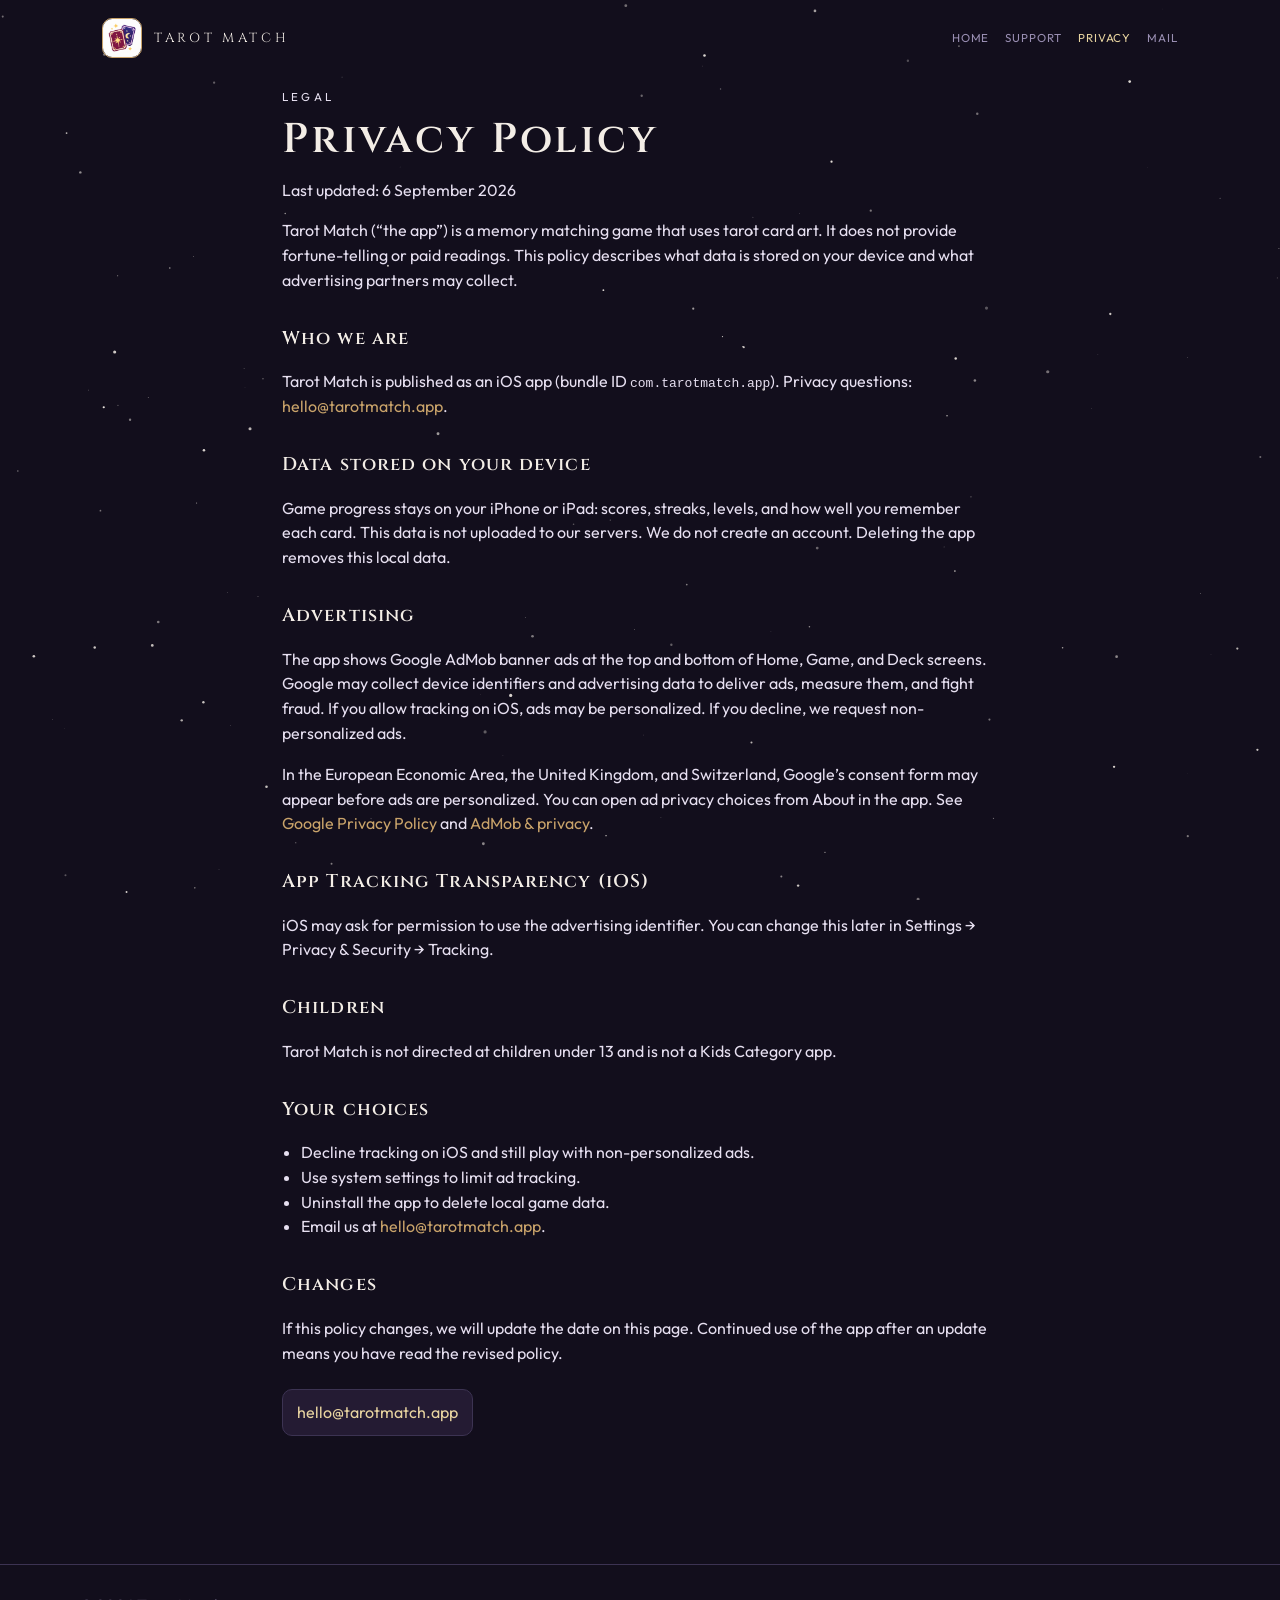
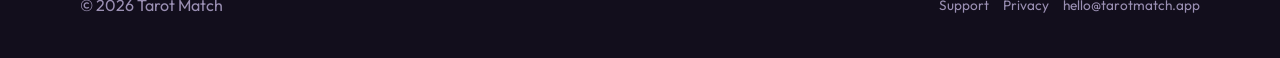
==== privacy/index.html @ 66c136fa "first commit" ====
<!DOCTYPE html>
<html lang="en" data-root=".." data-page="privacy">
  <head>
    <meta charset="utf-8" />
    <meta name="viewport" content="width=device-width, initial-scale=1" />
    <title>Privacy Policy — Tarot Match</title>
    <meta
      name="description"
      content="Privacy policy for Tarot Match: on-device progress, AdMob banners, and optional iOS tracking."
    />
    <link rel="canonical" href="../privacy/" />
    <link rel="icon" href="../assets/favicon.png" />
    <link rel="preconnect" href="https://fonts.googleapis.com" />
    <link rel="preconnect" href="https://fonts.gstatic.com" crossorigin />
    <link
      href="https://fonts.googleapis.com/css2?family=Cinzel:wght@500;700&family=Outfit:wght@400;500;600&display=swap"
      rel="stylesheet"
    />
    <link rel="stylesheet" href="../css/style.css" />
  </head>
  <body>
    <div class="sky" aria-hidden="true">
      <canvas id="starfield"></canvas>
    </div>
    <div class="wrap">
      <header data-header></header>
      <article class="legal">
        <p class="kicker">Legal</p>
        <h1>Privacy Policy</h1>
        <p>Last updated: 6 September 2026</p>
        <p>
          Tarot Match (“the app”) is a memory matching game that uses tarot card art. It does not
          provide fortune-telling or paid readings. This policy describes what data is stored on
          your device and what advertising partners may collect.
        </p>

        <h2>Who we are</h2>
        <p>
          Tarot Match is published as an iOS app (bundle ID <code>com.tarotmatch.app</code>). Privacy
          questions:
          <a href="mailto:hello@tarotmatch.app" data-email>hello@tarotmatch.app</a>.
        </p>

        <h2>Data stored on your device</h2>
        <p>
          Game progress stays on your iPhone or iPad: scores, streaks, levels, and how well you
          remember each card. This data is not uploaded to our servers. We do not create an account.
          Deleting the app removes this local data.
        </p>

        <h2>Advertising</h2>
        <p>
          The app shows Google AdMob banner ads at the top and bottom of Home, Game, and Deck
          screens. Google may collect device identifiers and advertising data to deliver ads,
          measure them, and fight fraud. If you allow tracking on iOS, ads may be personalized. If
          you decline, we request non-personalized ads.
        </p>
        <p>
          In the European Economic Area, the United Kingdom, and Switzerland, Google’s consent form
          may appear before ads are personalized. You can open ad privacy choices from About in the
          app. See
          <a href="https://policies.google.com/privacy">Google Privacy Policy</a>
          and
          <a href="https://support.google.com/admob/answer/6128543">AdMob &amp; privacy</a>.
        </p>

        <h2>App Tracking Transparency (iOS)</h2>
        <p>
          iOS may ask for permission to use the advertising identifier. You can change this later in
          Settings → Privacy &amp; Security → Tracking.
        </p>

        <h2>Children</h2>
        <p>
          Tarot Match is not directed at children under 13 and is not a Kids Category app.
        </p>

        <h2>Your choices</h2>
        <ul>
          <li>Decline tracking on iOS and still play with non-personalized ads.</li>
          <li>Use system settings to limit ad tracking.</li>
          <li>Uninstall the app to delete local game data.</li>
          <li>Email us at <a href="mailto:hello@tarotmatch.app" data-email>hello@tarotmatch.app</a>.</li>
        </ul>

        <h2>Changes</h2>
        <p>
          If this policy changes, we will update the date on this page. Continued use of the app
          after an update means you have read the revised policy.
        </p>

        <p>
          <a class="mail" href="mailto:hello@tarotmatch.app" data-email>hello@tarotmatch.app</a>
        </p>
      </article>
      <footer data-footer></footer>
    </div>
    <script src="../js/config.js"></script>
    <script src="../js/chrome.js"></script>
    <script src="../js/sky.js"></script>
  </body>
</html>
---- css/style.css ----
:root {
  --bg: #120e1c;
  --veil: #1a1428;
  --surface: #241b33;
  --cream: #f3ede6;
  --moon: #e6dff0;
  --muted: #9a8fb3;
  --accent: #c9a36a;
  --spark: #e8d4a0;
  --ember: #c9847a;
  --line: #3c3352;
  --ink: #0b0912;
  --max: 1120px;
}

*,
*::before,
*::after {
  box-sizing: border-box;
}

html,
body {
  margin: 0;
  min-height: 100%;
  background: var(--bg);
  color: var(--cream);
  font-family: Outfit, 'Segoe UI', sans-serif;
  line-height: 1.55;
}

body {
  overflow-x: hidden;
}

img {
  max-width: 100%;
  display: block;
}

a {
  color: var(--accent);
  text-decoration: none;
}

a:hover {
  color: var(--spark);
}

.sky,
.cards-sky {
  position: fixed;
  inset: 0;
  pointer-events: none;
  z-index: 0;
}

#starfield {
  width: 100%;
  height: 100%;
  display: block;
}

.fly-card {
  position: absolute;
  width: min(18vw, 92px);
  aspect-ratio: 232 / 360;
  border-radius: 10px;
  overflow: hidden;
  border: 1px solid rgba(201, 163, 106, 0.45);
  box-shadow: 0 12px 40px rgba(0, 0, 0, 0.45);
  opacity: 0.55;
  animation: drift linear infinite;
}

.fly-card img {
  width: 100%;
  height: 100%;
  object-fit: cover;
}

.fly-card.match-a,
.fly-card.match-b {
  opacity: 0.95;
  z-index: 2;
  animation: none;
  transition: transform 1.1s cubic-bezier(0.22, 1, 0.36, 1), filter 0.4s ease;
}

.fly-card.paired {
  filter: drop-shadow(0 0 18px rgba(232, 212, 160, 0.85));
}

@keyframes drift {
  from {
    transform: translate3d(var(--x), 110vh, 0) rotate(var(--r0));
  }
  to {
    transform: translate3d(calc(var(--x) + var(--dx)), -24vh, 0) rotate(var(--r1));
  }
}

.wrap {
  position: relative;
  z-index: 1;
}

.nav {
  display: flex;
  align-items: center;
  justify-content: space-between;
  gap: 16px;
  max-width: var(--max);
  margin: 0 auto;
  padding: 18px 22px;
}

.brand {
  display: flex;
  align-items: center;
  gap: 12px;
  color: var(--cream);
  letter-spacing: 0.28em;
  font-family: Cinzel, Georgia, serif;
  font-size: 0.82rem;
}

.brand img {
  width: 40px;
  height: 40px;
  border-radius: 10px;
  border: 1px solid var(--accent);
}

.nav-links {
  display: flex;
  flex-wrap: wrap;
  justify-content: flex-end;
  gap: 8px 16px;
  font-size: 0.9rem;
}

.nav-links a {
  color: var(--muted);
  letter-spacing: 0.08em;
  text-transform: uppercase;
  font-size: 0.72rem;
}

.nav-links a:hover,
.nav-links a.is-active {
  color: var(--spark);
}

.hero {
  max-width: var(--max);
  margin: 0 auto;
  padding: 28px 22px 64px;
  display: grid;
  grid-template-columns: 1.1fr 0.9fr;
  gap: 48px;
  align-items: center;
}

.kicker {
  color: var(--accent);
  letter-spacing: 0.28em;
  text-transform: uppercase;
  font-size: 0.72rem;
  margin: 0 0 12px;
}

h1,
h2,
.serif {
  font-family: Cinzel, Georgia, serif;
  font-weight: 600;
}

h1 {
  font-size: clamp(2.4rem, 7vw, 4.6rem);
  letter-spacing: 0.12em;
  line-height: 1.05;
  margin: 0 0 16px;
}

.lede {
  color: var(--moon);
  font-size: 1.12rem;
  max-width: 36rem;
  margin: 0 0 28px;
}

.actions {
  display: flex;
  flex-wrap: wrap;
  gap: 12px;
}

.btn {
  display: inline-flex;
  align-items: center;
  justify-content: center;
  min-height: 48px;
  padding: 0 22px;
  border-radius: 12px;
  border: 1px solid var(--line);
  letter-spacing: 0.14em;
  text-transform: uppercase;
  font-size: 0.78rem;
}

.btn-primary {
  background: var(--accent);
  color: var(--ink);
  border-color: var(--spark);
}

.btn-primary:hover {
  color: var(--ink);
  filter: brightness(1.06);
}

.btn-ghost {
  background: rgba(36, 27, 51, 0.72);
  color: var(--cream);
}

.hero-stage {
  position: relative;
  min-height: 420px;
}

.pair {
  position: absolute;
  width: min(42%, 160px);
  aspect-ratio: 232 / 360;
  border-radius: 14px;
  overflow: hidden;
  border: 2px solid var(--accent);
  box-shadow: 0 20px 50px rgba(0, 0, 0, 0.5);
}

.pair img {
  width: 100%;
  height: 100%;
  object-fit: cover;
}

.pair-left {
  left: 8%;
  top: 12%;
  transform: rotate(-12deg);
  animation: floaty 5.5s ease-in-out infinite;
}

.pair-right {
  right: 10%;
  top: 22%;
  transform: rotate(10deg);
  animation: floaty 6.2s ease-in-out infinite reverse;
}

.pair-glow {
  position: absolute;
  left: 50%;
  top: 46%;
  width: 160px;
  height: 160px;
  transform: translate(-50%, -50%);
  background: radial-gradient(circle, rgba(232, 212, 160, 0.28), transparent 70%);
  filter: blur(8px);
}

@keyframes floaty {
  0%,
  100% {
    translate: 0 0;
  }
  50% {
    translate: 0 -12px;
  }
}

.section {
  max-width: var(--max);
  margin: 0 auto;
  padding: 12px 22px 72px;
}

.section h2 {
  font-size: clamp(1.4rem, 3vw, 2rem);
  letter-spacing: 0.08em;
  margin: 0 0 10px;
}

.section p.sub {
  color: var(--muted);
  margin: 0 0 28px;
  max-width: 40rem;
}

.grid-3 {
  display: grid;
  grid-template-columns: repeat(3, 1fr);
  gap: 18px;
}

.card-panel {
  background: rgba(36, 27, 51, 0.62);
  border: 1px solid var(--line);
  border-radius: 16px;
  padding: 22px;
}

.card-panel h3 {
  margin: 0 0 8px;
  font-family: Cinzel, Georgia, serif;
  letter-spacing: 0.06em;
  font-size: 1.05rem;
}

.card-panel p {
  margin: 0;
  color: var(--muted);
  font-size: 0.95rem;
}

.gallery {
  display: grid;
  grid-template-columns: repeat(6, 1fr);
  gap: 12px;
}

.gallery figure {
  margin: 0;
  border-radius: 12px;
  overflow: hidden;
  border: 1px solid var(--line);
  background: var(--veil);
}

.gallery img {
  width: 100%;
  aspect-ratio: 232 / 360;
  object-fit: cover;
}

.gallery figcaption {
  padding: 8px 8px 10px;
  text-align: center;
  color: var(--muted);
  font-size: 0.72rem;
  letter-spacing: 0.04em;
}

.board {
  display: grid;
  grid-template-columns: repeat(4, minmax(0, 1fr));
  gap: 12px;
  max-width: 520px;
}

.tile {
  aspect-ratio: 232 / 360;
  border-radius: 12px;
  overflow: hidden;
  border: 1px solid var(--line);
  background: var(--ink);
  cursor: pointer;
  padding: 0;
}

.tile img {
  width: 100%;
  height: 100%;
  object-fit: cover;
  pointer-events: none;
}

.tile.matched {
  box-shadow: 0 0 0 2px var(--accent);
}

.note {
  margin-top: 28px;
  padding: 18px 20px;
  border-left: 3px solid var(--accent);
  background: rgba(26, 20, 40, 0.7);
  color: var(--moon);
}

.legal {
  max-width: 760px;
  margin: 0 auto;
  padding: 12px 22px 88px;
}

.legal h1 {
  font-size: clamp(1.8rem, 5vw, 2.6rem);
  letter-spacing: 0.08em;
}

.legal h2 {
  margin-top: 2rem;
  font-size: 1.15rem;
  letter-spacing: 0.06em;
}

.legal p,
.legal li {
  color: var(--moon);
}

.legal ul {
  padding-left: 1.2rem;
}

.mail {
  display: inline-block;
  margin-top: 8px;
  padding: 10px 14px;
  border: 1px solid var(--line);
  border-radius: 10px;
  background: var(--surface);
  color: var(--spark);
}

footer {
  border-top: 1px solid var(--line);
  margin-top: 24px;
  padding: 28px 22px 40px;
  color: var(--muted);
}

.foot {
  max-width: var(--max);
  margin: 0 auto;
  display: flex;
  flex-wrap: wrap;
  gap: 12px 24px;
  justify-content: space-between;
  align-items: center;
}

.foot nav {
  display: flex;
  flex-wrap: wrap;
  gap: 14px;
}

.foot a {
  color: var(--muted);
  font-size: 0.85rem;
}

@media (max-width: 860px) {
  .hero,
  .grid-3 {
    grid-template-columns: 1fr;
  }

  .hero-stage {
    min-height: 300px;
    order: -1;
  }

  .gallery {
    grid-template-columns: repeat(3, 1fr);
  }

  .board {
    grid-template-columns: repeat(4, 1fr);
    max-width: 100%;
  }
}

@media (max-width: 520px) {
  .nav {
    flex-direction: column;
    align-items: flex-start;
  }

  .gallery {
    grid-template-columns: repeat(2, 1fr);
  }

  .fly-card {
    width: 58px;
  }
}

@media (prefers-reduced-motion: reduce) {
  .fly-card,
  .pair-left,
  .pair-right {
    animation: none !important;
  }
}
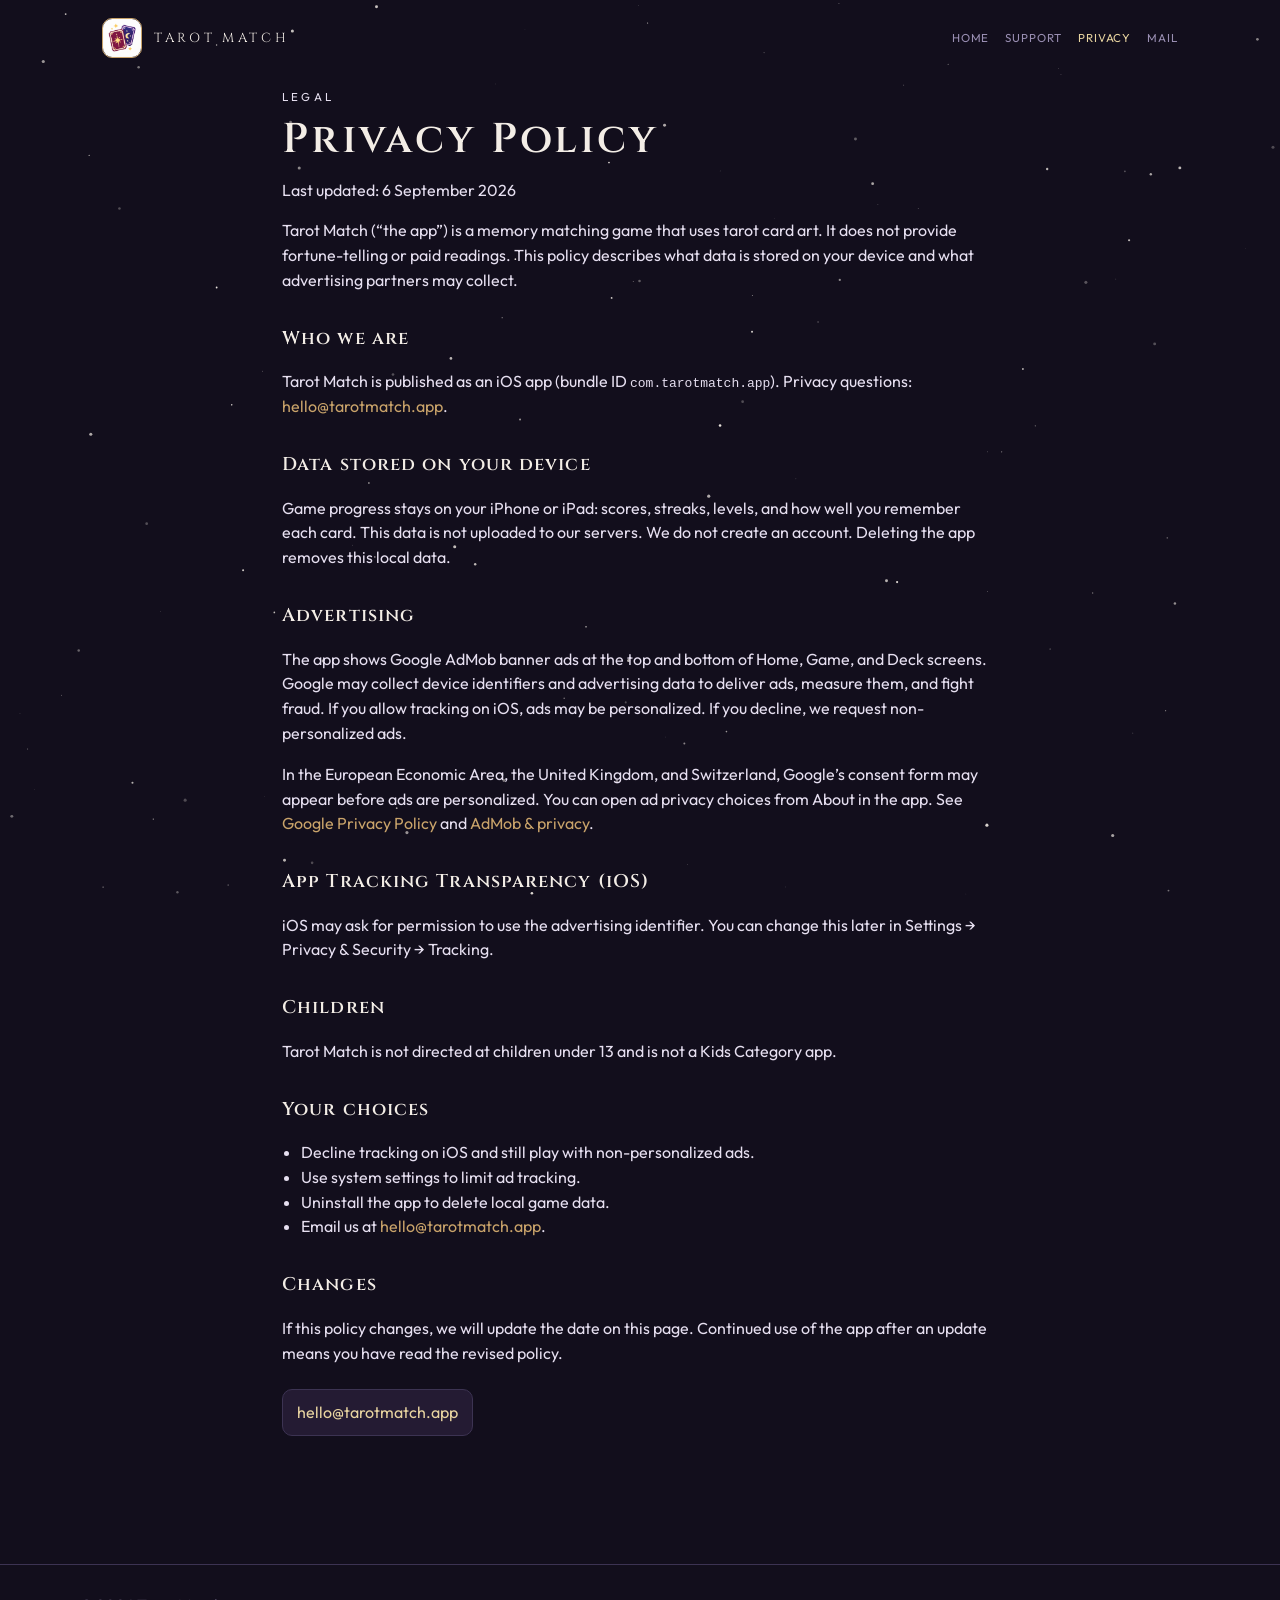
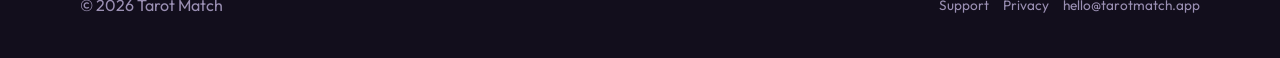
==== commit 33895b6d: "commit 2" ====
--- a/privacy/index.html
+++ b/privacy/index.html
@@ -3,13 +3,32 @@
   <head>
     <meta charset="utf-8" />
     <meta name="viewport" content="width=device-width, initial-scale=1" />
-    <title>Privacy Policy — Tarot Match</title>
+    <title>Privacy Policy — Tarot Match iOS app</title>
     <meta
       name="description"
-      content="Privacy policy for Tarot Match: on-device progress, AdMob banners, and optional iOS tracking."
+      content="Privacy policy for Tarot Match: on-device scores, Google AdMob banners, optional iOS tracking, and how to contact hello@tarotmatch.app."
     />
-    <link rel="canonical" href="../privacy/" />
-    <link rel="icon" href="../assets/favicon.png" />
+    <meta name="robots" content="index,follow" />
+    <meta name="author" content="Tarot Match" />
+    <meta name="theme-color" content="#120E1C" />
+    <link rel="canonical" href="https://tarotmatch-iota.vercel.app/privacy/" />
+    <link rel="icon" href="https://tarotmatch-iota.vercel.app/assets/favicon.png" type="image/png" sizes="482x485" />
+    <link rel="apple-touch-icon" href="https://tarotmatch-iota.vercel.app/assets/icon.png" />
+    <meta property="og:type" content="article" />
+    <meta property="og:site_name" content="Tarot Match" />
+    <meta property="og:locale" content="en_US" />
+    <meta property="og:url" content="https://tarotmatch-iota.vercel.app/privacy/" />
+    <meta property="og:title" content="Privacy Policy — Tarot Match" />
+    <meta
+      property="og:description"
+      content="On-device progress, AdMob banners, and optional iOS tracking for Tarot Match."
+    />
+    <meta property="og:image" content="https://tarotmatch-iota.vercel.app/assets/icon.png" />
+    <meta property="og:image:alt" content="Tarot Match app icon" />
+    <meta name="twitter:card" content="summary" />
+    <meta name="twitter:title" content="Privacy Policy — Tarot Match" />
+    <meta name="twitter:description" content="How Tarot Match stores progress and uses ads." />
+    <meta name="twitter:image" content="https://tarotmatch-iota.vercel.app/assets/icon.png" />
     <link rel="preconnect" href="https://fonts.googleapis.com" />
     <link rel="preconnect" href="https://fonts.gstatic.com" crossorigin />
     <link
@@ -17,6 +36,17 @@
       rel="stylesheet"
     />
     <link rel="stylesheet" href="../css/style.css" />
+    <script type="application/ld+json">
+      {
+        "@context": "https://schema.org",
+        "@type": "WebPage",
+        "name": "Privacy Policy — Tarot Match",
+        "url": "https://tarotmatch-iota.vercel.app/privacy/",
+        "dateModified": "2026-09-06",
+        "description": "Privacy policy for the Tarot Match iOS memory game.",
+        "isPartOf": { "@type": "WebSite", "url": "https://tarotmatch-iota.vercel.app/" }
+      }
+    </script>
   </head>
   <body>
     <div class="sky" aria-hidden="true">
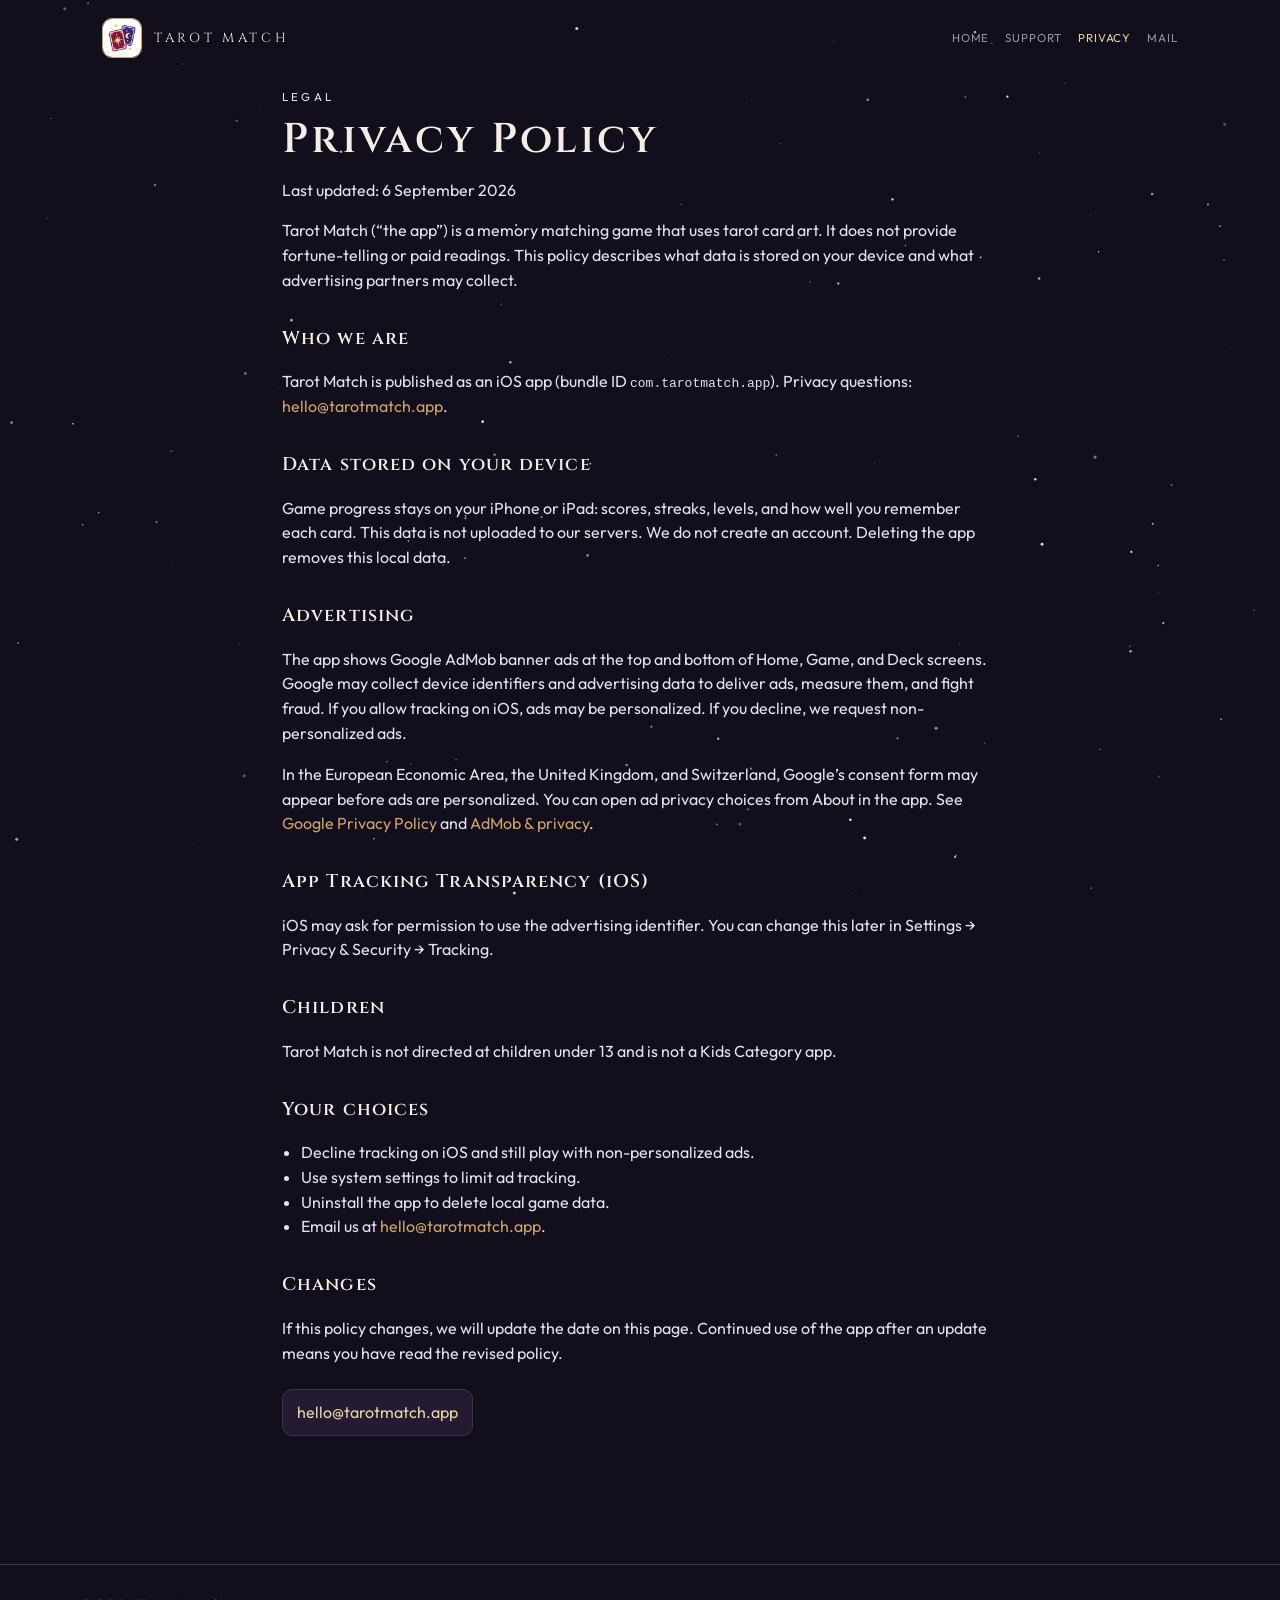
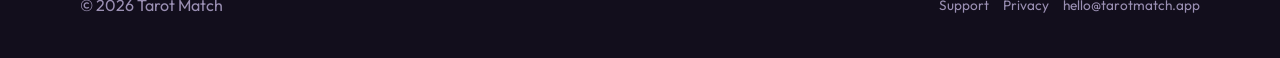
==== commit 4915dff7: "commit 21" ====
--- a/privacy/index.html
+++ b/privacy/index.html
@@ -6,7 +6,7 @@
     <title>Privacy Policy — Tarot Match iOS app</title>
     <meta
       name="description"
-      content="Privacy policy for Tarot Match: on-device scores, Google AdMob banners, optional iOS tracking, and how to contact hello@tarotmatch.app."
+      content="Privacy policy for Tarot Match: on-device scores, Google AdMob banners, optional iOS tracking, and how to contact bohdankvtdev@gmail.com."
     />
     <meta name="robots" content="index,follow" />
     <meta name="author" content="Tarot Match" />
@@ -68,7 +68,7 @@
         <p>
           Tarot Match is published as an iOS app (bundle ID <code>com.tarotmatch.app</code>). Privacy
           questions:
-          <a href="mailto:hello@tarotmatch.app" data-email>hello@tarotmatch.app</a>.
+          <a href="mailto:bohdankvtdev@gmail.com" data-email>bohdankvtdev@gmail.com</a>.
         </p>
 
         <h2>Data stored on your device</h2>
@@ -110,7 +110,7 @@
           <li>Decline tracking on iOS and still play with non-personalized ads.</li>
           <li>Use system settings to limit ad tracking.</li>
           <li>Uninstall the app to delete local game data.</li>
-          <li>Email us at <a href="mailto:hello@tarotmatch.app" data-email>hello@tarotmatch.app</a>.</li>
+          <li>Email us at <a href="mailto:bohdankvtdev@gmail.com" data-email>bohdankvtdev@gmail.com</a>.</li>
         </ul>
 
         <h2>Changes</h2>
@@ -120,7 +120,7 @@
         </p>
 
         <p>
-          <a class="mail" href="mailto:hello@tarotmatch.app" data-email>hello@tarotmatch.app</a>
+          <a class="mail" href="mailto:bohdankvtdev@gmail.com" data-email>bohdankvtdev@gmail.com</a>
         </p>
       </article>
       <footer data-footer></footer>
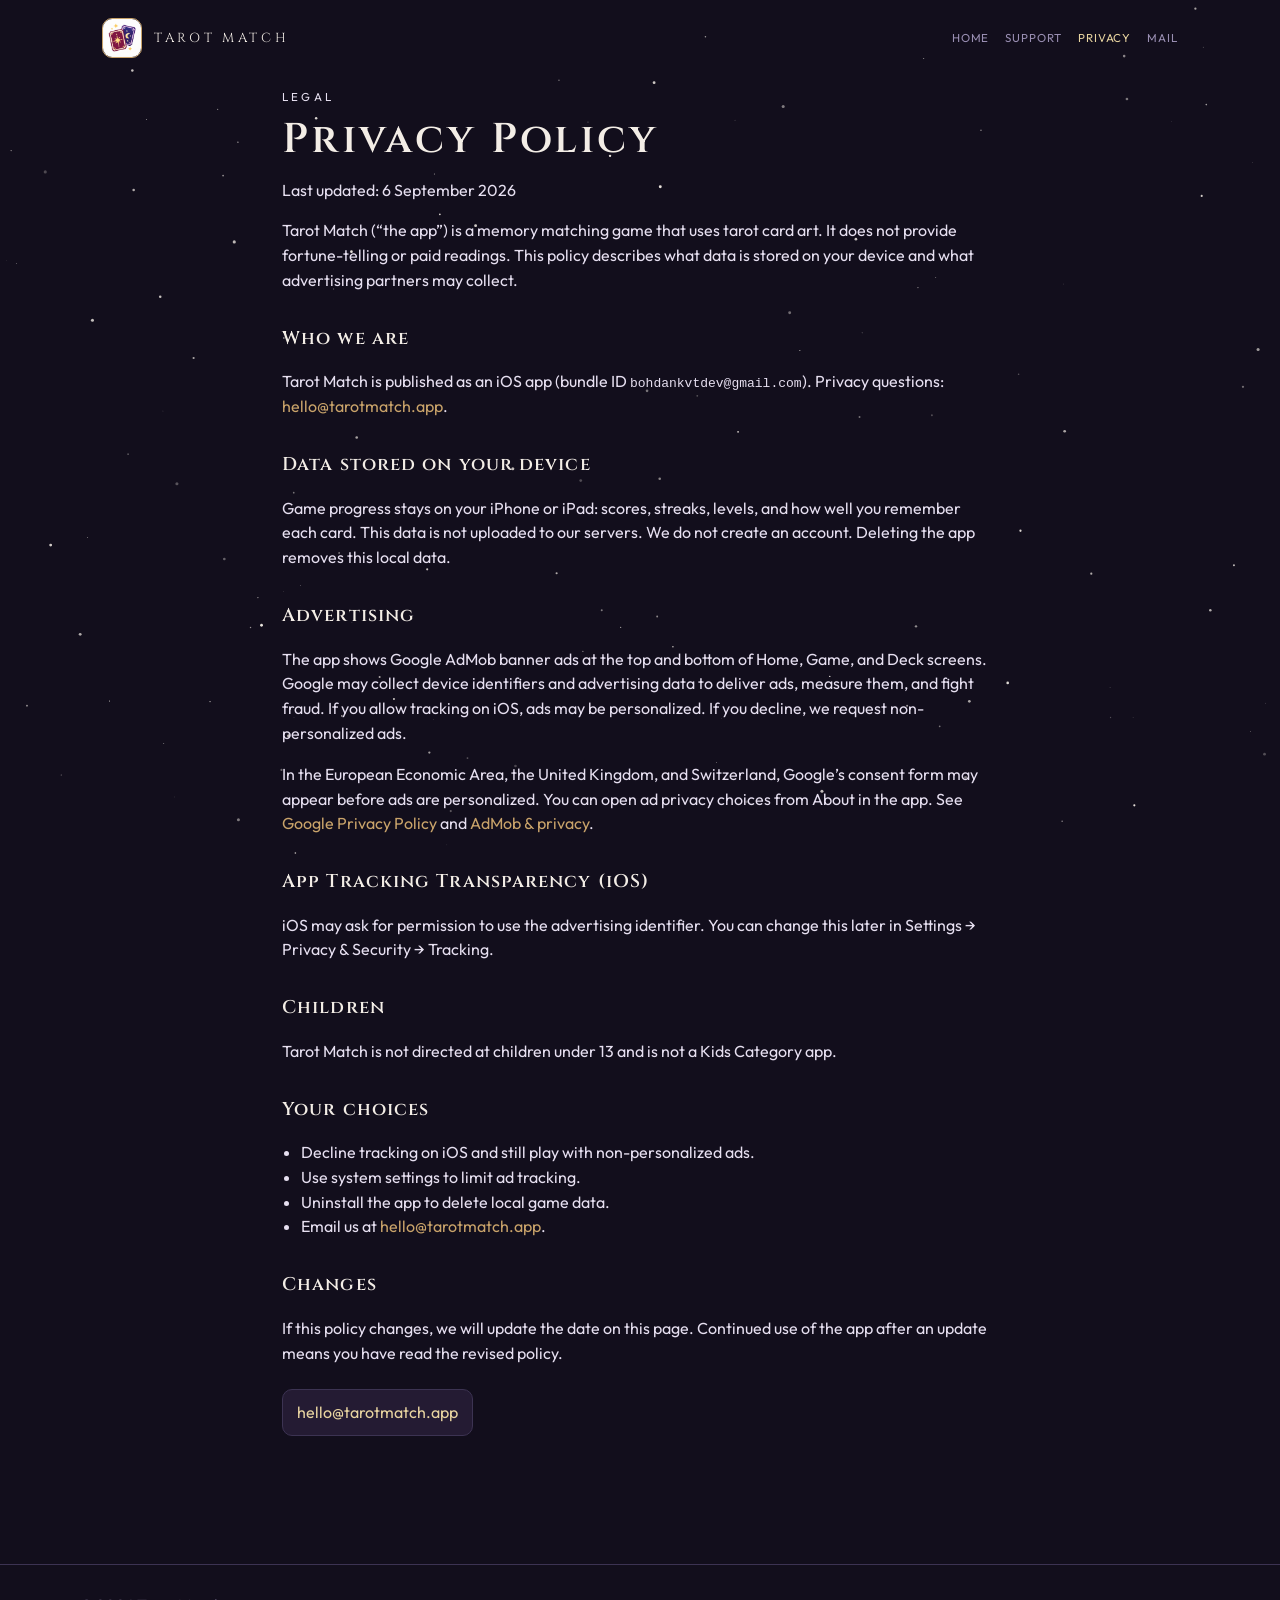
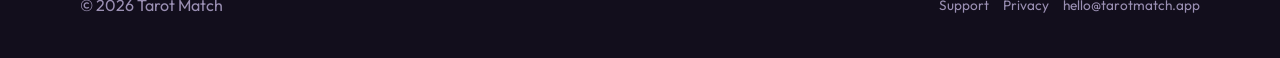
==== commit 0280dc4f: "commit 213" ====
--- a/privacy/index.html
+++ b/privacy/index.html
@@ -66,7 +66,7 @@
 
         <h2>Who we are</h2>
         <p>
-          Tarot Match is published as an iOS app (bundle ID <code>com.tarotmatch.app</code>). Privacy
+          Tarot Match is published as an iOS app (bundle ID <code>bohdankvtdev@gmail.com</code>). Privacy
           questions:
           <a href="mailto:bohdankvtdev@gmail.com" data-email>bohdankvtdev@gmail.com</a>.
         </p>
--- a/css/style.css
+++ b/css/style.css
@@ -35,6 +35,7 @@
 
 img {
   max-width: 100%;
+  height: auto;
   display: block;
 }
 
@@ -328,12 +329,15 @@
 
 .gallery {
   display: grid;
-  grid-template-columns: repeat(6, 1fr);
+  grid-template-columns: repeat(6, minmax(0, 1fr));
   gap: 12px;
 }
 
 .gallery figure {
   margin: 0;
+  min-width: 0;
+  display: flex;
+  flex-direction: column;
   border-radius: 12px;
   overflow: hidden;
   border: 1px solid var(--line);
@@ -342,6 +346,7 @@
 
 .gallery img {
   width: 100%;
+  height: auto;
   aspect-ratio: 232 / 360;
   object-fit: cover;
 }
@@ -466,7 +471,7 @@
   }
 
   .gallery {
-    grid-template-columns: repeat(3, 1fr);
+    grid-template-columns: repeat(3, minmax(0, 1fr));
   }
 
   .board {
@@ -482,7 +487,7 @@
   }
 
   .gallery {
-    grid-template-columns: repeat(2, 1fr);
+    grid-template-columns: repeat(2, minmax(0, 1fr));
   }
 
   .fly-card {
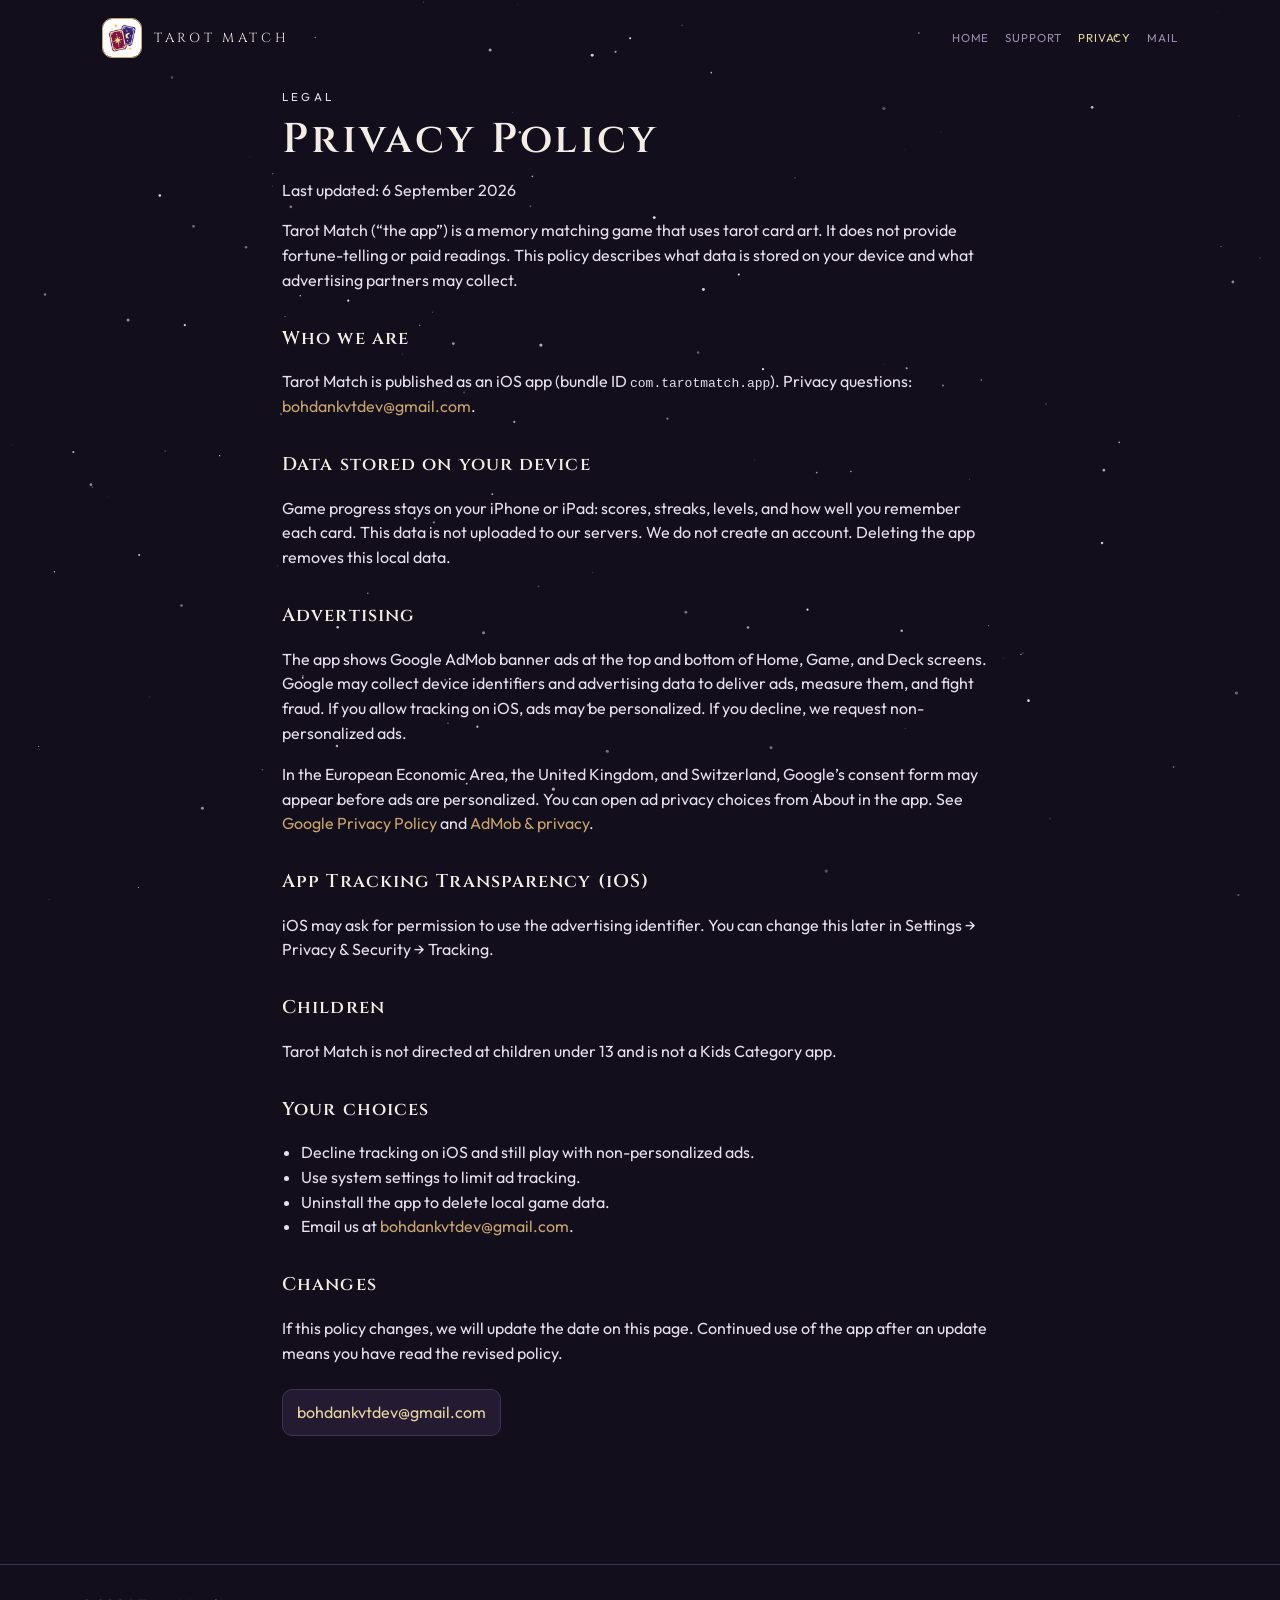
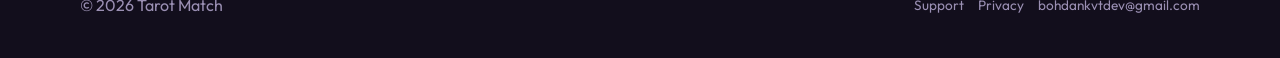
==== commit 293fa3a2: "commit 21345" ====
--- a/privacy/index.html
+++ b/privacy/index.html
@@ -66,7 +66,7 @@
 
         <h2>Who we are</h2>
         <p>
-          Tarot Match is published as an iOS app (bundle ID <code>bohdankvtdev@gmail.com</code>). Privacy
+          Tarot Match is published as an iOS app (bundle ID <code>com.tarotmatch.app</code>). Privacy
           questions:
           <a href="mailto:bohdankvtdev@gmail.com" data-email>bohdankvtdev@gmail.com</a>.
         </p>
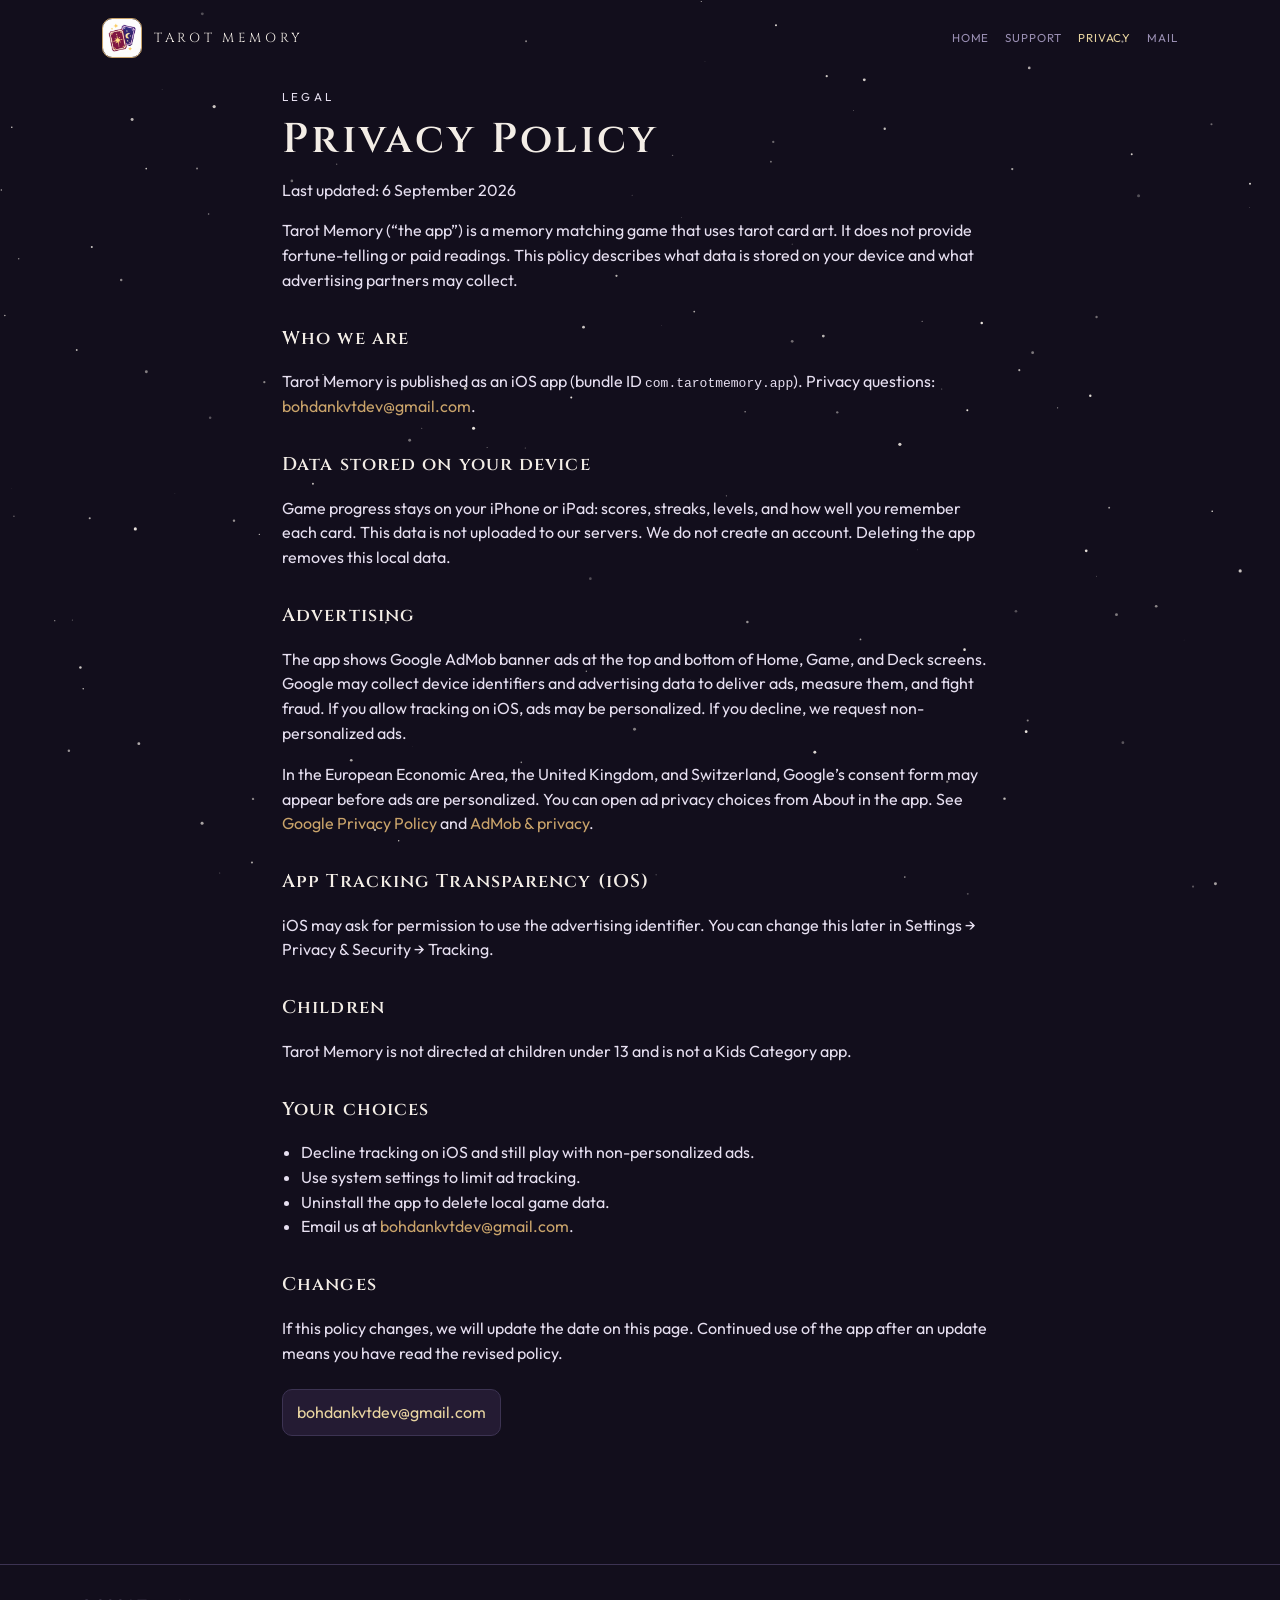
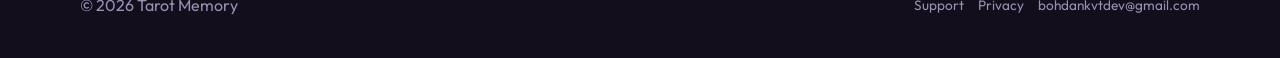
==== commit 3684f807: "commit 213451" ====
--- a/privacy/index.html
+++ b/privacy/index.html
@@ -3,31 +3,31 @@
   <head>
     <meta charset="utf-8" />
     <meta name="viewport" content="width=device-width, initial-scale=1" />
-    <title>Privacy Policy — Tarot Match iOS app</title>
+    <title>Privacy Policy — Tarot Memory iOS app</title>
     <meta
       name="description"
-      content="Privacy policy for Tarot Match: on-device scores, Google AdMob banners, optional iOS tracking, and how to contact bohdankvtdev@gmail.com."
+      content="Privacy policy for Tarot Memory: on-device scores, Google AdMob banners, optional iOS tracking, and how to contact bohdankvtdev@gmail.com."
     />
     <meta name="robots" content="index,follow" />
-    <meta name="author" content="Tarot Match" />
+    <meta name="author" content="Tarot Memory" />
     <meta name="theme-color" content="#120E1C" />
     <link rel="canonical" href="https://tarotmatch-iota.vercel.app/privacy/" />
     <link rel="icon" href="https://tarotmatch-iota.vercel.app/assets/favicon.png" type="image/png" sizes="482x485" />
     <link rel="apple-touch-icon" href="https://tarotmatch-iota.vercel.app/assets/icon.png" />
     <meta property="og:type" content="article" />
-    <meta property="og:site_name" content="Tarot Match" />
+    <meta property="og:site_name" content="Tarot Memory" />
     <meta property="og:locale" content="en_US" />
     <meta property="og:url" content="https://tarotmatch-iota.vercel.app/privacy/" />
-    <meta property="og:title" content="Privacy Policy — Tarot Match" />
+    <meta property="og:title" content="Privacy Policy — Tarot Memory" />
     <meta
       property="og:description"
-      content="On-device progress, AdMob banners, and optional iOS tracking for Tarot Match."
+      content="On-device progress, AdMob banners, and optional iOS tracking for Tarot Memory."
     />
     <meta property="og:image" content="https://tarotmatch-iota.vercel.app/assets/icon.png" />
-    <meta property="og:image:alt" content="Tarot Match app icon" />
+    <meta property="og:image:alt" content="Tarot Memory app icon" />
     <meta name="twitter:card" content="summary" />
-    <meta name="twitter:title" content="Privacy Policy — Tarot Match" />
-    <meta name="twitter:description" content="How Tarot Match stores progress and uses ads." />
+    <meta name="twitter:title" content="Privacy Policy — Tarot Memory" />
+    <meta name="twitter:description" content="How Tarot Memory stores progress and uses ads." />
     <meta name="twitter:image" content="https://tarotmatch-iota.vercel.app/assets/icon.png" />
     <link rel="preconnect" href="https://fonts.googleapis.com" />
     <link rel="preconnect" href="https://fonts.gstatic.com" crossorigin />
@@ -40,10 +40,10 @@
       {
         "@context": "https://schema.org",
         "@type": "WebPage",
-        "name": "Privacy Policy — Tarot Match",
+        "name": "Privacy Policy — Tarot Memory",
         "url": "https://tarotmatch-iota.vercel.app/privacy/",
         "dateModified": "2026-09-06",
-        "description": "Privacy policy for the Tarot Match iOS memory game.",
+        "description": "Privacy policy for the Tarot Memory iOS memory game.",
         "isPartOf": { "@type": "WebSite", "url": "https://tarotmatch-iota.vercel.app/" }
       }
     </script>
@@ -59,14 +59,14 @@
         <h1>Privacy Policy</h1>
         <p>Last updated: 6 September 2026</p>
         <p>
-          Tarot Match (“the app”) is a memory matching game that uses tarot card art. It does not
+          Tarot Memory (“the app”) is a memory matching game that uses tarot card art. It does not
           provide fortune-telling or paid readings. This policy describes what data is stored on
           your device and what advertising partners may collect.
         </p>
 
         <h2>Who we are</h2>
         <p>
-          Tarot Match is published as an iOS app (bundle ID <code>com.tarotmatch.app</code>). Privacy
+          Tarot Memory is published as an iOS app (bundle ID <code>com.tarotmemory.app</code>). Privacy
           questions:
           <a href="mailto:bohdankvtdev@gmail.com" data-email>bohdankvtdev@gmail.com</a>.
         </p>
@@ -102,7 +102,7 @@
 
         <h2>Children</h2>
         <p>
-          Tarot Match is not directed at children under 13 and is not a Kids Category app.
+          Tarot Memory is not directed at children under 13 and is not a Kids Category app.
         </p>
 
         <h2>Your choices</h2>
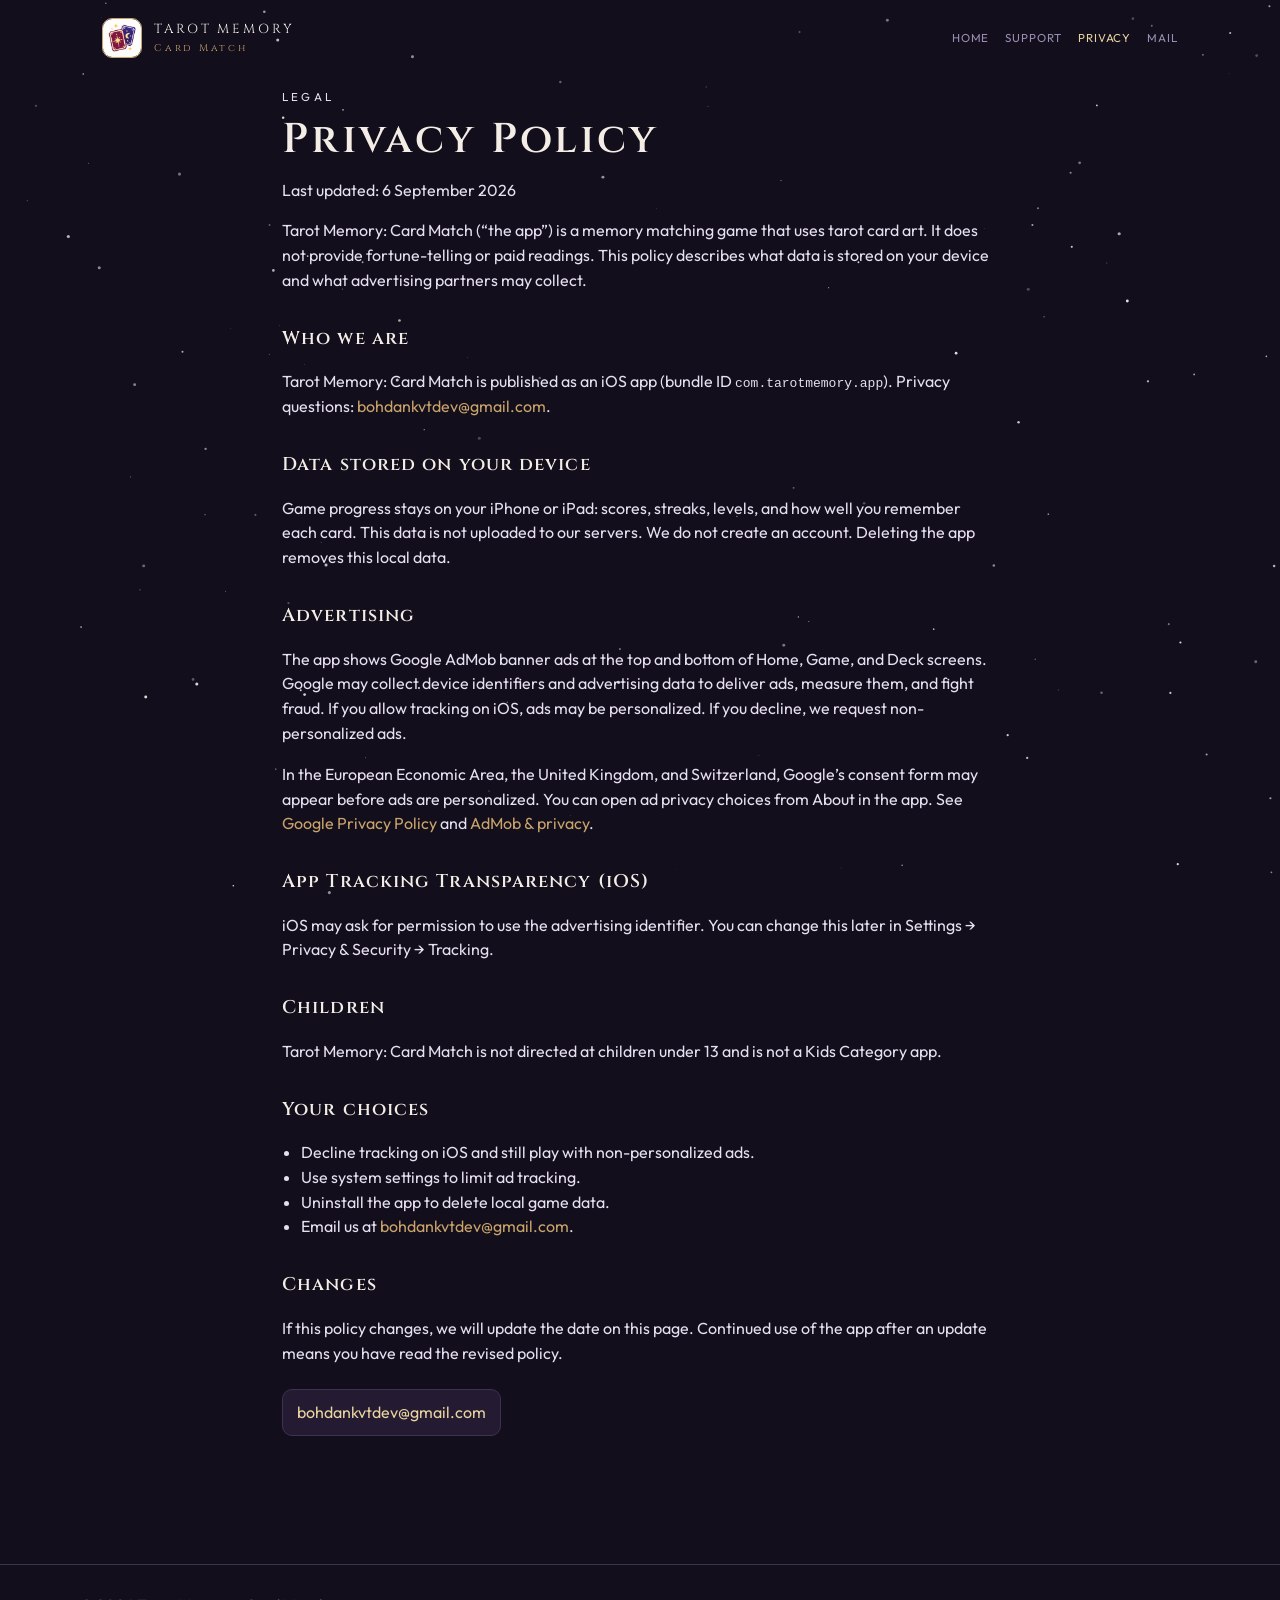
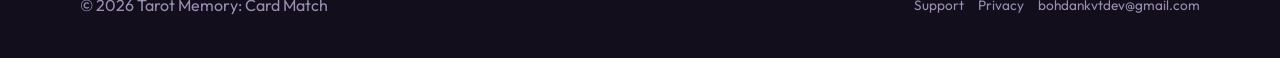
==== commit 2f5e0d06: "commit 2134511" ====
--- a/privacy/index.html
+++ b/privacy/index.html
@@ -3,31 +3,31 @@
   <head>
     <meta charset="utf-8" />
     <meta name="viewport" content="width=device-width, initial-scale=1" />
-    <title>Privacy Policy — Tarot Memory iOS app</title>
+    <title>Privacy Policy — Tarot Memory: Card Match iOS app</title>
     <meta
       name="description"
-      content="Privacy policy for Tarot Memory: on-device scores, Google AdMob banners, optional iOS tracking, and how to contact bohdankvtdev@gmail.com."
+      content="Privacy policy for Tarot Memory: Card Match: on-device scores, Google AdMob banners, optional iOS tracking, and how to contact bohdankvtdev@gmail.com."
     />
     <meta name="robots" content="index,follow" />
-    <meta name="author" content="Tarot Memory" />
+    <meta name="author" content="Tarot Memory: Card Match" />
     <meta name="theme-color" content="#120E1C" />
     <link rel="canonical" href="https://tarotmatch-iota.vercel.app/privacy/" />
     <link rel="icon" href="https://tarotmatch-iota.vercel.app/assets/favicon.png" type="image/png" sizes="482x485" />
     <link rel="apple-touch-icon" href="https://tarotmatch-iota.vercel.app/assets/icon.png" />
     <meta property="og:type" content="article" />
-    <meta property="og:site_name" content="Tarot Memory" />
+    <meta property="og:site_name" content="Tarot Memory: Card Match" />
     <meta property="og:locale" content="en_US" />
     <meta property="og:url" content="https://tarotmatch-iota.vercel.app/privacy/" />
-    <meta property="og:title" content="Privacy Policy — Tarot Memory" />
+    <meta property="og:title" content="Privacy Policy — Tarot Memory: Card Match" />
     <meta
       property="og:description"
-      content="On-device progress, AdMob banners, and optional iOS tracking for Tarot Memory."
+      content="On-device progress, AdMob banners, and optional iOS tracking for Tarot Memory: Card Match."
     />
     <meta property="og:image" content="https://tarotmatch-iota.vercel.app/assets/icon.png" />
-    <meta property="og:image:alt" content="Tarot Memory app icon" />
+    <meta property="og:image:alt" content="Tarot Memory: Card Match app icon" />
     <meta name="twitter:card" content="summary" />
-    <meta name="twitter:title" content="Privacy Policy — Tarot Memory" />
-    <meta name="twitter:description" content="How Tarot Memory stores progress and uses ads." />
+    <meta name="twitter:title" content="Privacy Policy — Tarot Memory: Card Match" />
+    <meta name="twitter:description" content="How Tarot Memory: Card Match stores progress and uses ads." />
     <meta name="twitter:image" content="https://tarotmatch-iota.vercel.app/assets/icon.png" />
     <link rel="preconnect" href="https://fonts.googleapis.com" />
     <link rel="preconnect" href="https://fonts.gstatic.com" crossorigin />
@@ -40,10 +40,10 @@
       {
         "@context": "https://schema.org",
         "@type": "WebPage",
-        "name": "Privacy Policy — Tarot Memory",
+        "name": "Privacy Policy — Tarot Memory: Card Match",
         "url": "https://tarotmatch-iota.vercel.app/privacy/",
         "dateModified": "2026-09-06",
-        "description": "Privacy policy for the Tarot Memory iOS memory game.",
+        "description": "Privacy policy for the Tarot Memory: Card Match iOS memory game.",
         "isPartOf": { "@type": "WebSite", "url": "https://tarotmatch-iota.vercel.app/" }
       }
     </script>
@@ -59,14 +59,14 @@
         <h1>Privacy Policy</h1>
         <p>Last updated: 6 September 2026</p>
         <p>
-          Tarot Memory (“the app”) is a memory matching game that uses tarot card art. It does not
+          Tarot Memory: Card Match (“the app”) is a memory matching game that uses tarot card art. It does not
           provide fortune-telling or paid readings. This policy describes what data is stored on
           your device and what advertising partners may collect.
         </p>
 
         <h2>Who we are</h2>
         <p>
-          Tarot Memory is published as an iOS app (bundle ID <code>com.tarotmemory.app</code>). Privacy
+          Tarot Memory: Card Match is published as an iOS app (bundle ID <code>com.tarotmemory.app</code>). Privacy
           questions:
           <a href="mailto:bohdankvtdev@gmail.com" data-email>bohdankvtdev@gmail.com</a>.
         </p>
@@ -102,7 +102,7 @@
 
         <h2>Children</h2>
         <p>
-          Tarot Memory is not directed at children under 13 and is not a Kids Category app.
+          Tarot Memory: Card Match is not directed at children under 13 and is not a Kids Category app.
         </p>
 
         <h2>Your choices</h2>
--- a/css/style.css
+++ b/css/style.css
@@ -126,6 +126,27 @@
   font-size: 0.82rem;
 }
 
+.brand-text {
+  display: flex;
+  flex-direction: column;
+  gap: 2px;
+  letter-spacing: 0.22em;
+}
+
+.brand-sub {
+  font-size: 0.62rem;
+  letter-spacing: 0.28em;
+  color: var(--accent);
+}
+
+.title-sub {
+  margin: -8px 0 16px;
+  color: var(--accent);
+  letter-spacing: 0.32em;
+  text-transform: uppercase;
+  font-size: 0.85rem;
+}
+
 .brand img {
   width: 40px;
   height: 40px;
